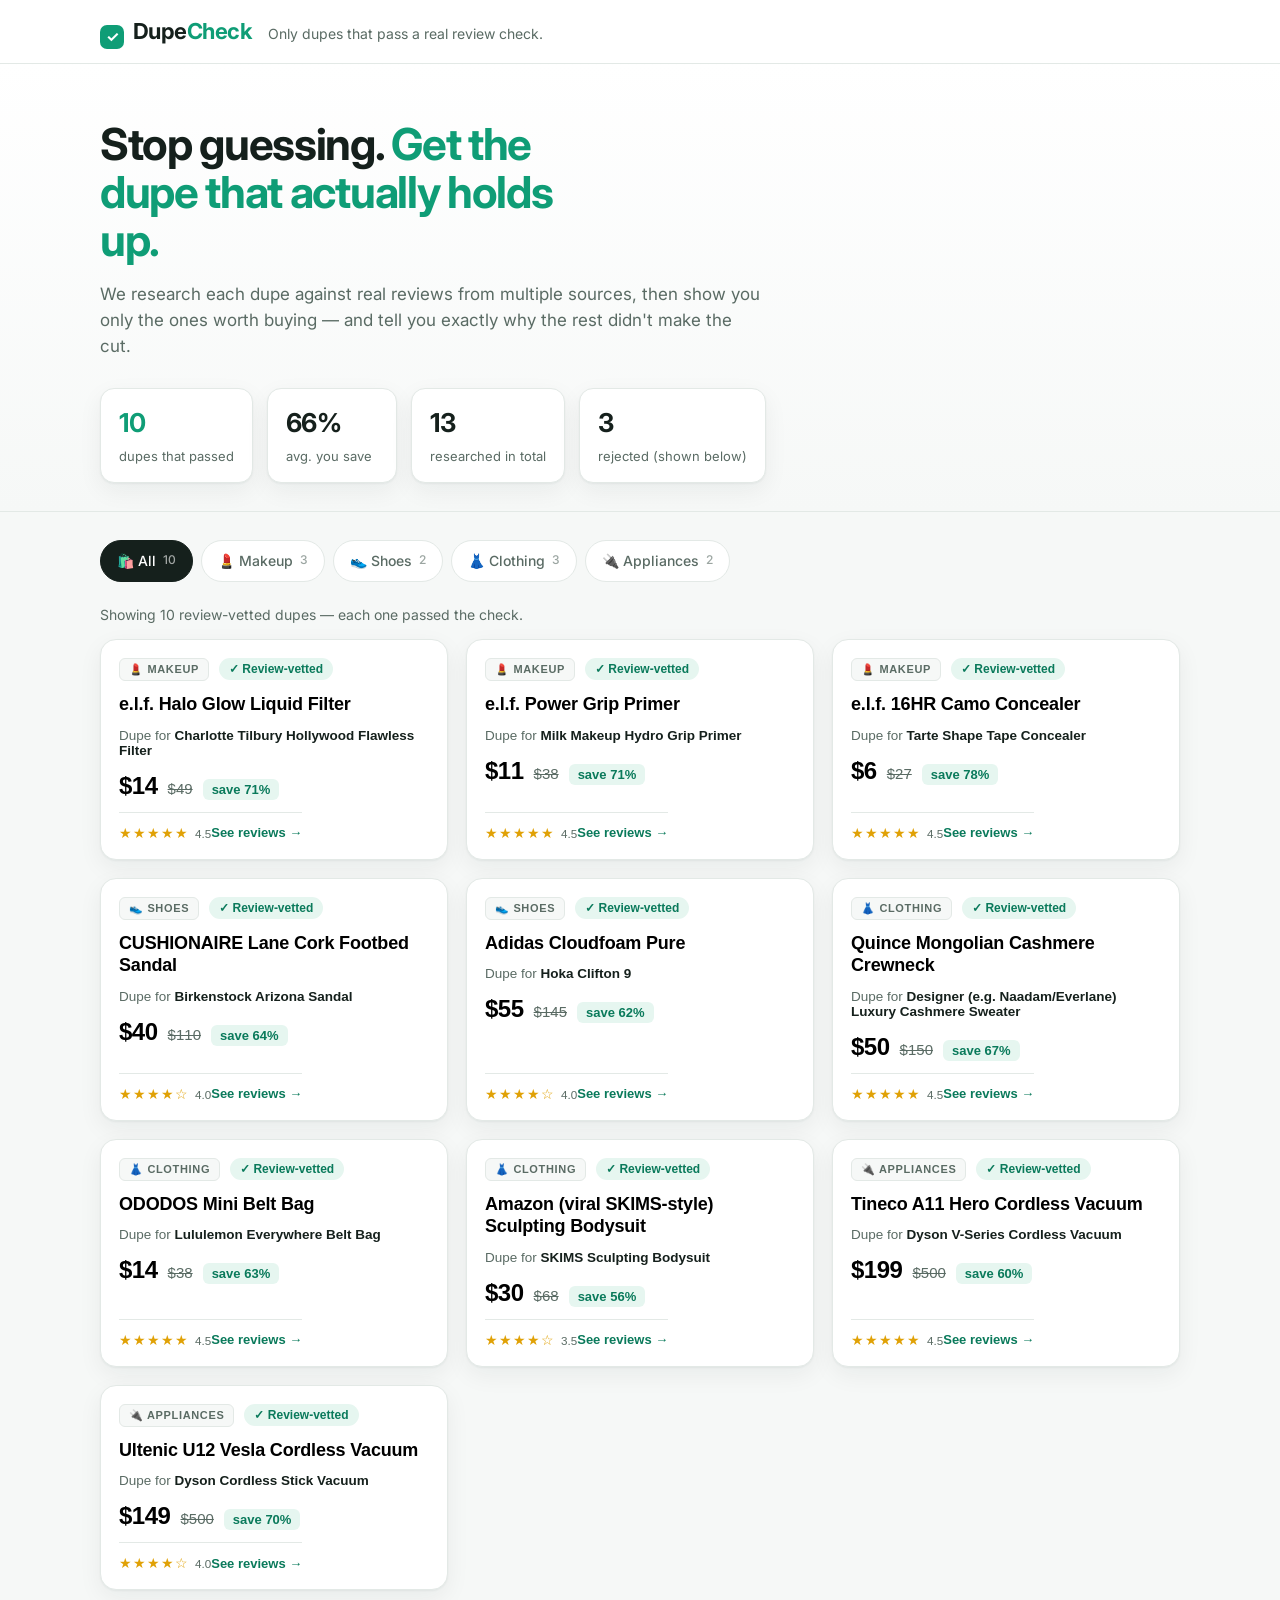
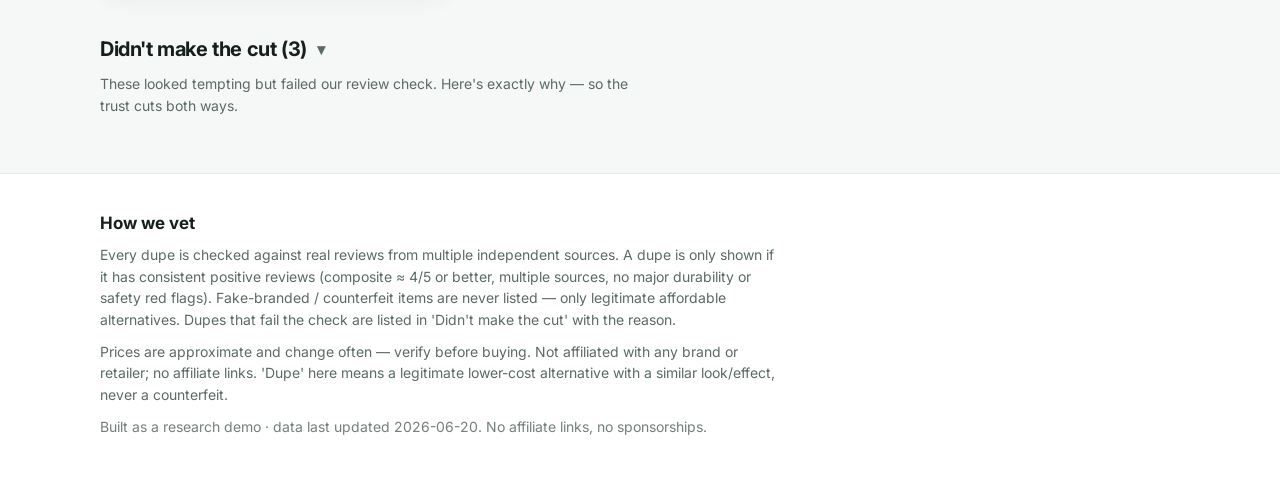
==== index.html @ 03a5f57c "DupeCheck: review-vetted dupe finder (static site) Static HTML/CSS/JS site listing affordable dupes " ====
<!DOCTYPE html>
<html lang="en">
<head>
  <meta charset="UTF-8" />
  <meta name="viewport" content="width=device-width, initial-scale=1.0" />
  <title>DupeCheck — only review-vetted dupes</title>
  <meta name="description" content="Affordable dupes for makeup, shoes, clothing and appliances — every one checked against real reviews. We hide the ones that don't pass." />
  <link rel="preconnect" href="https://fonts.googleapis.com" />
  <link href="https://fonts.googleapis.com/css2?family=Inter:wght@400;500;600;700&display=swap" rel="stylesheet" />
  <link rel="stylesheet" href="style.css" />
</head>
<body>
  <header class="site-header">
    <div class="wrap header-inner">
      <a class="logo" href="#"><span class="logo-mark">✓</span> Dupe<span class="logo-accent">Check</span></a>
      <p class="tagline">Only dupes that pass a real review check.</p>
    </div>
  </header>

  <section class="hero">
    <div class="wrap">
      <h1>Stop guessing. <span>Get the dupe that actually holds up.</span></h1>
      <p class="hero-sub">We research each dupe against real reviews from multiple sources, then show you only the ones worth buying — and tell you exactly why the rest didn't make the cut.</p>
      <div class="stats" id="stats"><!-- filled by JS --></div>
    </div>
  </section>

  <main class="wrap">
    <nav class="filters" id="filters" aria-label="Categories"></nav>

    <p class="results-note" id="resultsNote"></p>
    <div class="grid" id="grid"></div>

    <section class="rejects">
      <button class="rejects-toggle" id="rejectsToggle" aria-expanded="false">
        <span id="rejectsLabel">Didn't make the cut</span>
        <span class="chev">▾</span>
      </button>
      <p class="rejects-intro">These looked tempting but failed our review check. Here's exactly why — so the trust cuts both ways.</p>
      <div class="grid rejects-grid" id="rejectsGrid" hidden></div>
    </section>
  </main>

  <!-- Detail modal -->
  <div class="modal-backdrop" id="modal" hidden>
    <div class="modal" role="dialog" aria-modal="true" aria-labelledby="modalTitle">
      <button class="modal-close" id="modalClose" aria-label="Close">×</button>
      <div id="modalBody"></div>
    </div>
  </div>

  <footer class="site-footer">
    <div class="wrap">
      <h3>How we vet</h3>
      <p id="methodology"></p>
      <p class="disclaimer" id="disclaimer"></p>
      <p class="built">Built as a research demo · data last updated <span id="updated"></span>. No affiliate links, no sponsorships.</p>
    </div>
  </footer>

  <script src="app.js"></script>
</body>
</html>
---- style.css ----
:root {
  --bg: #f6f8f7;
  --surface: #ffffff;
  --ink: #15201c;
  --ink-soft: #5a6b64;
  --line: #e3e9e6;
  --accent: #0f9d76;       /* trust/savings green */
  --accent-dark: #0a7a5b;
  --accent-soft: #e6f6f0;
  --warn: #c2410c;
  --warn-soft: #fdf0e8;
  --gold: #e0a106;
  --radius: 16px;
  --shadow: 0 1px 2px rgba(20,40,30,.05), 0 8px 24px rgba(20,40,30,.06);
  --shadow-hover: 0 4px 10px rgba(20,40,30,.08), 0 16px 40px rgba(20,40,30,.12);
}
* { box-sizing: border-box; margin: 0; padding: 0; }
[hidden] { display: none !important; }   /* author display rules must not override the hidden attribute */
html { scroll-behavior: smooth; }
body {
  font-family: "Inter", -apple-system, BlinkMacSystemFont, "Segoe UI", sans-serif;
  background: var(--bg); color: var(--ink);
  line-height: 1.55; -webkit-font-smoothing: antialiased;
}
.wrap { max-width: 1120px; margin: 0 auto; padding: 0 20px; }
a { color: inherit; }

/* Header */
.site-header { background: var(--surface); border-bottom: 1px solid var(--line); position: sticky; top: 0; z-index: 20; }
.header-inner { display: flex; align-items: baseline; gap: 16px; padding: 14px 20px; flex-wrap: wrap; }
.logo { font-size: 22px; font-weight: 700; text-decoration: none; letter-spacing: -.02em; }
.logo-mark { display: inline-grid; place-items: center; width: 24px; height: 24px; background: var(--accent); color: #fff; border-radius: 7px; font-size: 15px; vertical-align: -3px; margin-right: 4px; }
.logo-accent { color: var(--accent); }
.tagline { color: var(--ink-soft); font-size: 14px; }

/* Hero */
.hero { background: linear-gradient(180deg, #ffffff, var(--bg)); padding: 56px 0 28px; border-bottom: 1px solid var(--line); }
.hero h1 { font-size: clamp(28px, 5vw, 44px); font-weight: 700; letter-spacing: -.03em; line-height: 1.1; max-width: 16ch; }
.hero h1 span { color: var(--accent); }
.hero-sub { margin-top: 16px; max-width: 60ch; color: var(--ink-soft); font-size: 17px; }
.stats { display: flex; gap: 14px; flex-wrap: wrap; margin-top: 28px; }
.stat { background: var(--surface); border: 1px solid var(--line); border-radius: 14px; padding: 14px 18px; min-width: 130px; box-shadow: var(--shadow); }
.stat b { display: block; font-size: 26px; font-weight: 700; letter-spacing: -.02em; }
.stat span { font-size: 13px; color: var(--ink-soft); }
.stat.accent b { color: var(--accent); }

/* Filters */
.filters { display: flex; gap: 8px; flex-wrap: wrap; padding: 28px 0 4px; position: sticky; top: 56px; background: var(--bg); z-index: 10; }
.filter-btn {
  border: 1px solid var(--line); background: var(--surface); color: var(--ink-soft);
  padding: 9px 16px; border-radius: 999px; font: inherit; font-size: 14px; font-weight: 500;
  cursor: pointer; transition: .15s; display: inline-flex; align-items: center; gap: 7px;
}
.filter-btn:hover { border-color: var(--accent); color: var(--ink); }
.filter-btn.active { background: var(--ink); color: #fff; border-color: var(--ink); }
.filter-btn .count { font-size: 12px; opacity: .6; }

.results-note { color: var(--ink-soft); font-size: 14px; margin: 18px 0 14px; }

/* Grid + cards */
.grid { display: grid; grid-template-columns: repeat(auto-fill, minmax(290px, 1fr)); gap: 18px; }
.card {
  background: var(--surface); border: 1px solid var(--line); border-radius: var(--radius);
  padding: 18px; cursor: pointer; transition: .18s; box-shadow: var(--shadow);
  display: flex; flex-direction: column; gap: 12px; text-align: left;
}
.card:hover { transform: translateY(-3px); box-shadow: var(--shadow-hover); border-color: #cfe7df; }
.card-top { display: flex; justify-content: space-between; align-items: flex-start; gap: 10px; }
.cat-tag { font-size: 11px; font-weight: 600; text-transform: uppercase; letter-spacing: .06em; color: var(--ink-soft); background: var(--bg); border: 1px solid var(--line); padding: 4px 9px; border-radius: 6px; }
.badge { font-size: 12px; font-weight: 600; padding: 4px 10px; border-radius: 999px; white-space: nowrap; }
.badge.pass { background: var(--accent-soft); color: var(--accent-dark); }
.badge.reject { background: var(--warn-soft); color: var(--warn); }
.card h3 { font-size: 18px; font-weight: 600; letter-spacing: -.01em; line-height: 1.25; }
.dupe-for { font-size: 13.5px; color: var(--ink-soft); }
.dupe-for b { color: var(--ink); font-weight: 600; }
.price-row { display: flex; align-items: baseline; gap: 10px; margin-top: 2px; }
.price-dupe { font-size: 24px; font-weight: 700; letter-spacing: -.02em; }
.price-orig { font-size: 15px; color: var(--ink-soft); text-decoration: line-through; }
.save { margin-left: auto; font-size: 13px; font-weight: 600; color: var(--accent-dark); background: var(--accent-soft); padding: 3px 9px; border-radius: 6px; }
.card-foot { display: flex; align-items: center; justify-content: space-between; border-top: 1px solid var(--line); padding-top: 12px; margin-top: auto; }
.stars { color: var(--gold); font-size: 14px; letter-spacing: 1px; }
.stars small { color: var(--ink-soft); margin-left: 6px; letter-spacing: 0; }
.see { font-size: 13px; font-weight: 600; color: var(--accent-dark); }

/* Rejects */
.rejects { margin: 44px 0 10px; }
.rejects-toggle { display: flex; align-items: center; gap: 10px; background: none; border: none; font: inherit; font-size: 20px; font-weight: 700; letter-spacing: -.02em; cursor: pointer; color: var(--ink); padding: 0; }
.rejects-toggle .chev { transition: .2s; color: var(--ink-soft); font-size: 16px; }
.rejects-toggle[aria-expanded="true"] .chev { transform: rotate(180deg); }
.rejects-intro { color: var(--ink-soft); font-size: 14px; margin: 8px 0 18px; max-width: 60ch; }
.rejects-grid .card { opacity: .96; }
.rejects-grid .card:hover { border-color: #f0d3c2; }

/* Modal */
.modal-backdrop { position: fixed; inset: 0; background: rgba(15,25,20,.5); backdrop-filter: blur(3px); display: grid; place-items: center; padding: 18px; z-index: 50; }
.modal { background: var(--surface); border-radius: 20px; max-width: 620px; width: 100%; max-height: 88vh; overflow-y: auto; padding: 28px; position: relative; box-shadow: 0 30px 80px rgba(0,0,0,.3); }
.modal-close { position: absolute; top: 16px; right: 18px; background: var(--bg); border: 1px solid var(--line); width: 34px; height: 34px; border-radius: 50%; font-size: 20px; cursor: pointer; color: var(--ink-soft); line-height: 1; }
.modal-close:hover { color: var(--ink); }
.m-head { display: flex; gap: 10px; align-items: center; flex-wrap: wrap; margin-bottom: 4px; }
.modal h2 { font-size: 24px; font-weight: 700; letter-spacing: -.02em; margin: 6px 0; padding-right: 30px; }
.m-compare { display: grid; grid-template-columns: 1fr auto 1fr; gap: 12px; align-items: center; background: var(--bg); border: 1px solid var(--line); border-radius: 14px; padding: 16px; margin: 16px 0; }
.m-compare .col small { font-size: 11px; text-transform: uppercase; letter-spacing: .06em; color: var(--ink-soft); font-weight: 600; }
.m-compare .col .name { font-weight: 600; font-size: 14px; margin: 3px 0; }
.m-compare .col .p { font-size: 22px; font-weight: 700; }
.m-compare .vs { color: var(--ink-soft); font-weight: 600; font-size: 13px; }
.m-compare .col.dupe .p { color: var(--accent-dark); }
.m-save { text-align: center; font-weight: 600; color: var(--accent-dark); margin-bottom: 14px; }
.m-summary { font-size: 16px; margin-bottom: 14px; }
.m-caveat { background: var(--warn-soft); border-left: 3px solid var(--warn); border-radius: 8px; padding: 10px 14px; font-size: 14px; margin-bottom: 18px; }
.m-caveat b { color: var(--warn); }
.m-reasons { list-style: none; margin: 0 0 18px; display: flex; flex-direction: column; gap: 6px; }
.m-reasons li { font-size: 14px; padding-left: 22px; position: relative; }
.m-reasons li::before { content: "✕"; position: absolute; left: 0; color: var(--warn); font-weight: 700; }
.m-reviews h4 { font-size: 13px; text-transform: uppercase; letter-spacing: .06em; color: var(--ink-soft); margin-bottom: 10px; }
.review { border: 1px solid var(--line); border-radius: 12px; padding: 13px 15px; margin-bottom: 10px; }
.review .src { display: flex; justify-content: space-between; align-items: center; margin-bottom: 5px; }
.review .src a { font-weight: 600; font-size: 13px; color: var(--accent-dark); text-decoration: none; }
.review .src a:hover { text-decoration: underline; }
.review .src .ext { font-size: 12px; color: var(--ink-soft); }
.review p { font-size: 14px; color: var(--ink); }
.m-buy { font-size: 13px; color: var(--ink-soft); margin-top: 12px; border-top: 1px solid var(--line); padding-top: 12px; }

/* Footer */
.site-footer { background: var(--surface); border-top: 1px solid var(--line); margin-top: 56px; padding: 36px 0 48px; }
.site-footer h3 { font-size: 17px; margin-bottom: 8px; }
.site-footer p { color: var(--ink-soft); font-size: 14px; max-width: 75ch; margin-bottom: 10px; }
.disclaimer { font-size: 13px; }
.built { font-size: 12.5px; color: var(--ink-soft); opacity: .85; }

@media (max-width: 600px) {
  .hero { padding: 36px 0 22px; }
  .grid { grid-template-columns: 1fr; }
  .filters { top: 54px; }
  .m-compare { grid-template-columns: 1fr; text-align: center; }
}
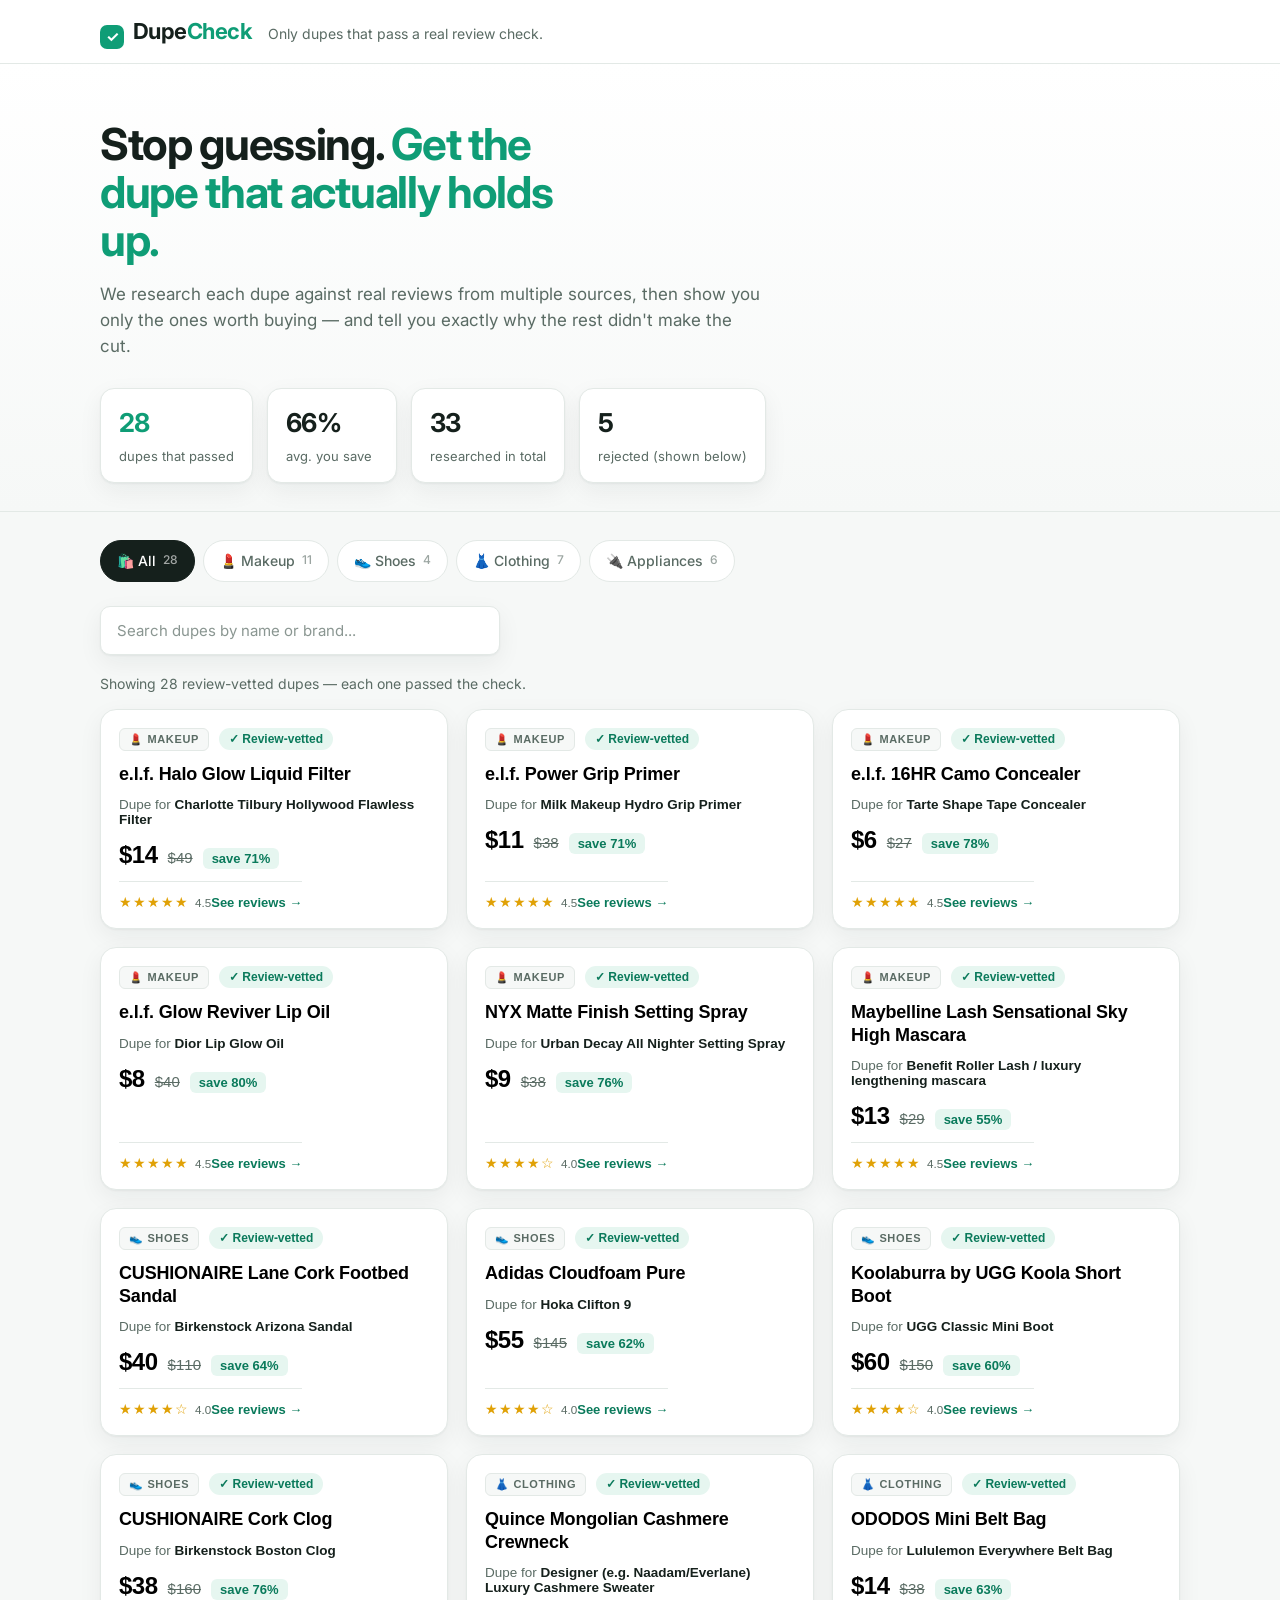
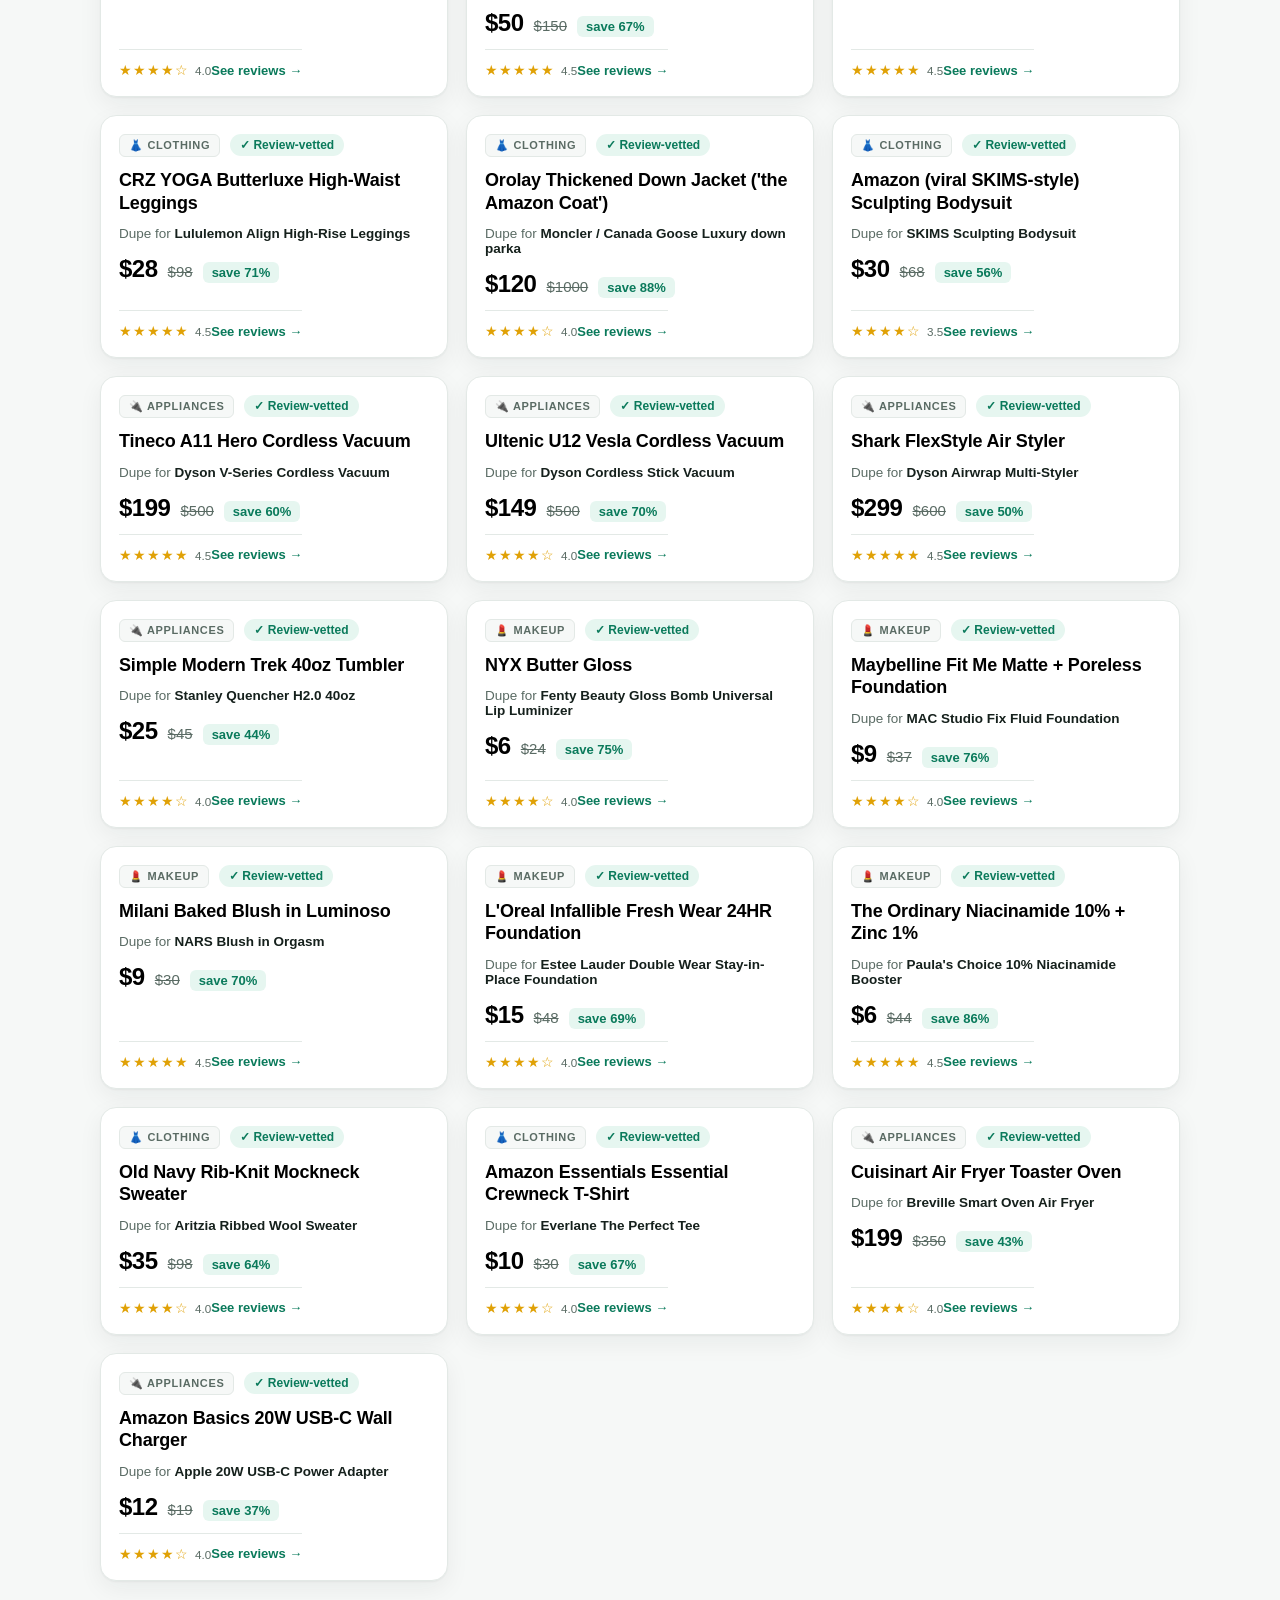
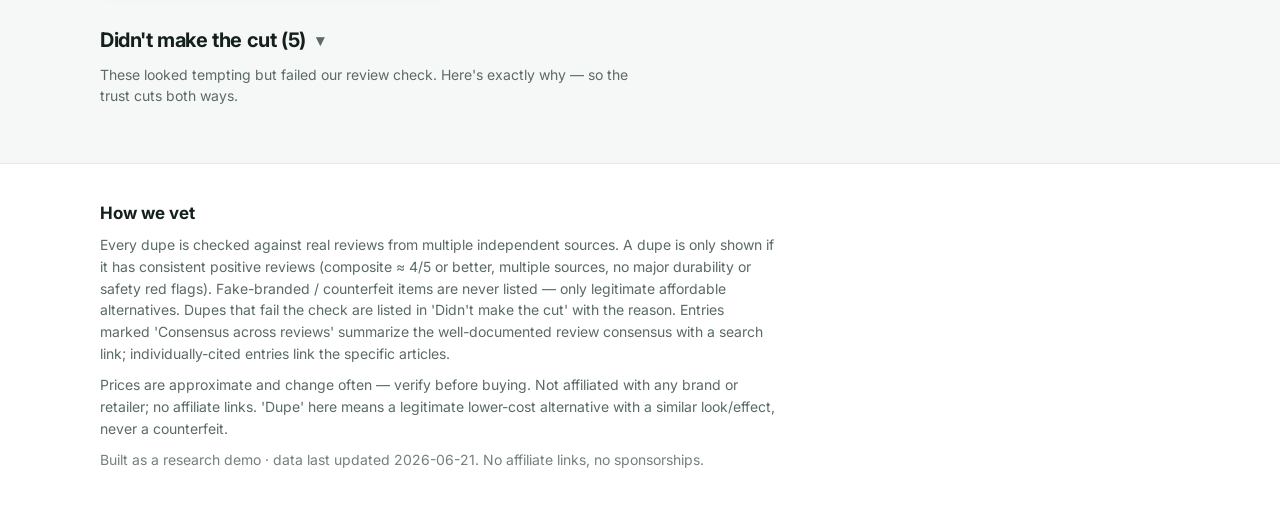
==== commit caadf4f6: "Polish + expand: 33 dupes, search, animations, share tags POLISH (forge, reviewed): favicon, Open Gr" ====
--- a/index.html
+++ b/index.html
@@ -5,9 +5,19 @@
   <meta name="viewport" content="width=device-width, initial-scale=1.0" />
   <title>DupeCheck — only review-vetted dupes</title>
   <meta name="description" content="Affordable dupes for makeup, shoes, clothing and appliances — every one checked against real reviews. We hide the ones that don't pass." />
+  <link rel="icon" href="data:image/svg+xml,<svg xmlns='http://www.w3.org/2000/svg' viewBox='0 0 24 24'><path fill='%230f9d76' d='M9 16.17L4.83 12l-1.42 1.41L9 19 21 7l-1.41-1.41z'/></svg>" type="image/svg+xml" />
+  <!-- Open Graph -->
+  <meta property="og:title" content="DupeCheck — only review-vetted dupes" />
+  <meta property="og:description" content="Affordable dupes for makeup, shoes, clothing and appliances — every one checked against real reviews. We hide the ones that don't pass." />
+  <meta property="og:type" content="website" />
+  <meta property="og:url" content="https://dupecheck.example.com" />
+  <!-- Twitter Card -->
+  <meta name="twitter:card" content="summary" />
+  <meta name="twitter:title" content="DupeCheck — only review-vetted dupes" />
+  <meta name="twitter:description" content="Affordable dupes for makeup, shoes, clothing and appliances — every one checked against real reviews. We hide the ones that don't pass." />
   <link rel="preconnect" href="https://fonts.googleapis.com" />
   <link href="https://fonts.googleapis.com/css2?family=Inter:wght@400;500;600;700&display=swap" rel="stylesheet" />
-  <link rel="stylesheet" href="style.css" />
+  <link rel="stylesheet" href="style.css?v=2" />
 </head>
 <body>
   <header class="site-header">
@@ -27,6 +37,10 @@
 
   <main class="wrap">
     <nav class="filters" id="filters" aria-label="Categories"></nav>
+
+    <div class="search-wrap">
+      <input type="text" id="searchInput" placeholder="Search dupes by name or brand..." class="search-input" />
+    </div>
 
     <p class="results-note" id="resultsNote"></p>
     <div class="grid" id="grid"></div>
@@ -58,6 +72,6 @@
     </div>
   </footer>
 
-  <script src="app.js"></script>
+  <script src="app.js?v=2"></script>
 </body>
 </html>
--- a/style.css
+++ b/style.css
@@ -57,13 +57,60 @@
 
 .results-note { color: var(--ink-soft); font-size: 14px; margin: 18px 0 14px; }
 
+/* Search */
+.search-wrap { margin: 20px 0 10px; }
+.search-input {
+  width: 100%; max-width: 400px;
+  padding: 12px 16px;
+  border: 1px solid var(--line);
+  border-radius: 10px;
+  font: inherit;
+  font-size: 15px;
+  background: var(--surface);
+  box-shadow: var(--shadow);
+}
+.search-input:focus {
+  outline: none;
+  border-color: var(--accent);
+  box-shadow: 0 0 0 3px rgba(15,157,118,.1);
+}
+.search-input::placeholder {
+  color: var(--ink-soft);
+  opacity: 0.7;
+}
+
 /* Grid + cards */
 .grid { display: grid; grid-template-columns: repeat(auto-fill, minmax(290px, 1fr)); gap: 18px; }
 .card {
   background: var(--surface); border: 1px solid var(--line); border-radius: var(--radius);
   padding: 18px; cursor: pointer; transition: .18s; box-shadow: var(--shadow);
   display: flex; flex-direction: column; gap: 12px; text-align: left;
+  animation: cardSlideIn 0.4s ease-out forwards;
+  opacity: 0;
+  transform: translateY(20px);
 }
+@keyframes cardSlideIn {
+  to {
+    opacity: 1;
+    transform: translateY(0);
+  }
+}
+.card:nth-child(1) { animation-delay: 0.05s; }
+.card:nth-child(2) { animation-delay: 0.1s; }
+.card:nth-child(3) { animation-delay: 0.15s; }
+.card:nth-child(4) { animation-delay: 0.2s; }
+.card:nth-child(5) { animation-delay: 0.25s; }
+.card:nth-child(6) { animation-delay: 0.3s; }
+.card:nth-child(7) { animation-delay: 0.35s; }
+.card:nth-child(8) { animation-delay: 0.4s; }
+.card:nth-child(9) { animation-delay: 0.45s; }
+.card:nth-child(10) { animation-delay: 0.5s; }
+.card:nth-child(11) { animation-delay: 0.55s; }
+.card:nth-child(12) { animation-delay: 0.6s; }
+.card:nth-child(13) { animation-delay: 0.65s; }
+.card:nth-child(14) { animation-delay: 0.7s; }
+.card:nth-child(15) { animation-delay: 0.75s; }
+.card:nth-child(n+16) { animation-delay: 0.8s; }
 .card:hover { transform: translateY(-3px); box-shadow: var(--shadow-hover); border-color: #cfe7df; }
 .card-top { display: flex; justify-content: space-between; align-items: flex-start; gap: 10px; }
 .cat-tag { font-size: 11px; font-weight: 600; text-transform: uppercase; letter-spacing: .06em; color: var(--ink-soft); background: var(--bg); border: 1px solid var(--line); padding: 4px 9px; border-radius: 6px; }
@@ -133,3 +180,16 @@
   .filters { top: 54px; }
   .m-compare { grid-template-columns: 1fr; text-align: center; }
 }
+
+@media (max-width: 375px) {
+  .header-inner { flex-direction: column; align-items: flex-start; gap: 8px; }
+  .logo { font-size: 20px; }
+  .hero h1 { font-size: 24px; }
+  .hero-sub { font-size: 15px; }
+  .stats { gap: 8px; }
+  .stat { min-width: auto; flex: 1; }
+  .search-input { font-size: 16px; } /* Prevent zoom on iOS */
+  .card { padding: 14px; }
+  .price-dupe { font-size: 22px; }
+  .modal { padding: 20px; }
+}
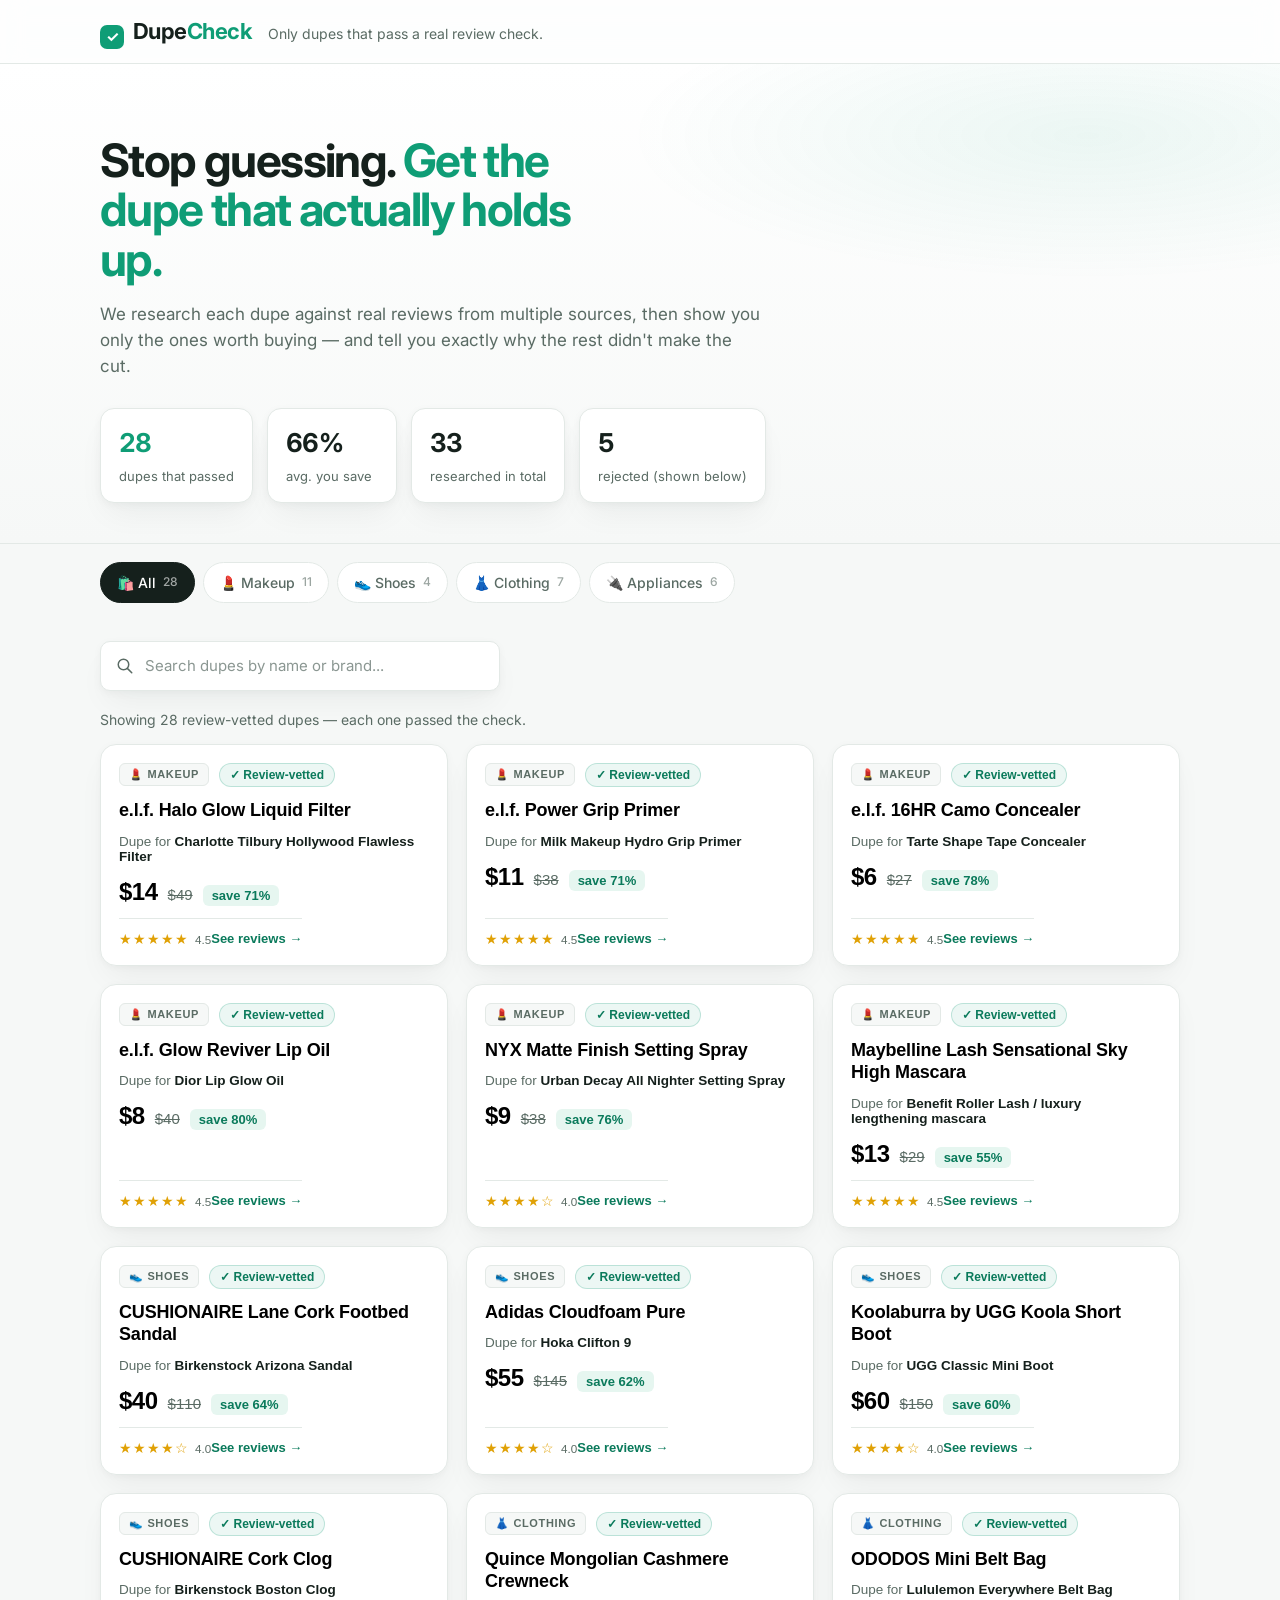
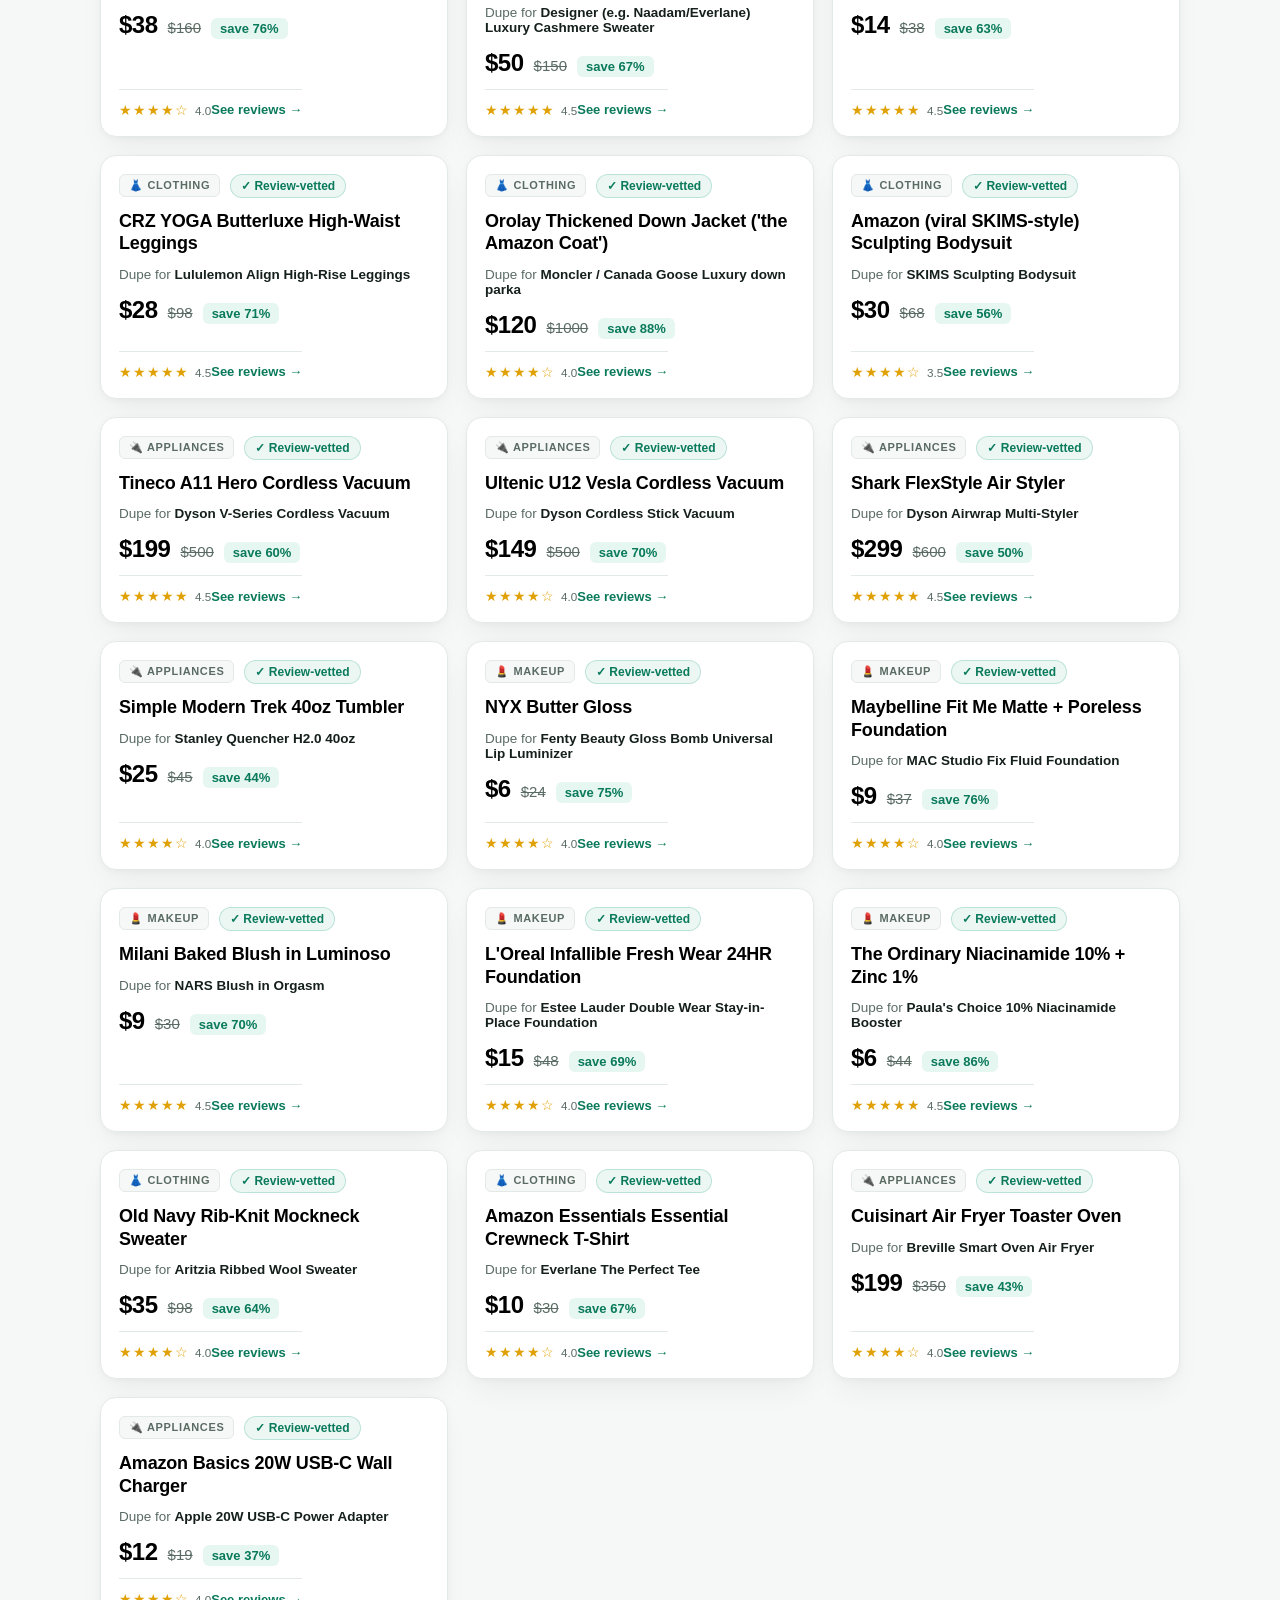
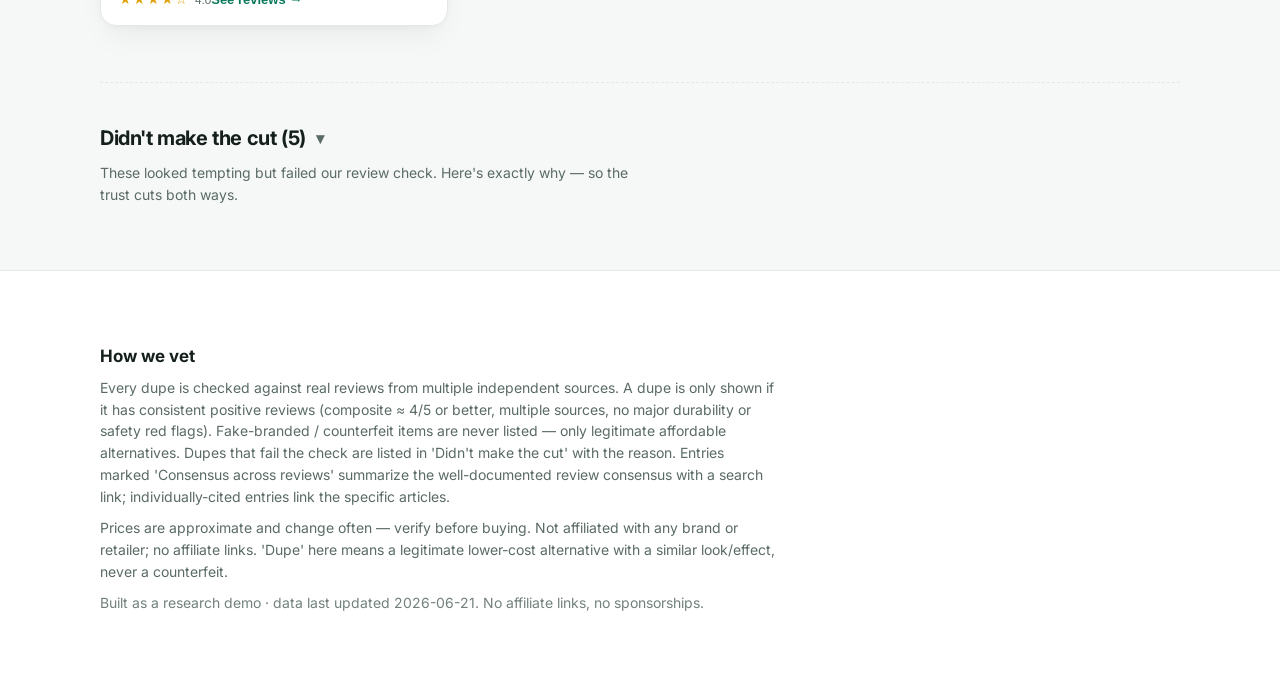
==== commit 01505432: "Polish UI: depth, glass header, dark mode, a11y, empty state Visual + UX refresh of the catalog, sta" ====
--- a/index.html
+++ b/index.html
@@ -17,7 +17,7 @@
   <meta name="twitter:description" content="Affordable dupes for makeup, shoes, clothing and appliances — every one checked against real reviews. We hide the ones that don't pass." />
   <link rel="preconnect" href="https://fonts.googleapis.com" />
   <link href="https://fonts.googleapis.com/css2?family=Inter:wght@400;500;600;700&display=swap" rel="stylesheet" />
-  <link rel="stylesheet" href="style.css?v=2" />
+  <link rel="stylesheet" href="style.css?v=3" />
 </head>
 <body>
   <header class="site-header">
@@ -72,6 +72,6 @@
     </div>
   </footer>
 
-  <script src="app.js?v=2"></script>
+  <script src="app.js?v=3"></script>
 </body>
 </html>
--- a/style.css
+++ b/style.css
@@ -11,8 +11,12 @@
   --warn-soft: #fdf0e8;
   --gold: #e0a106;
   --radius: 16px;
-  --shadow: 0 1px 2px rgba(20,40,30,.05), 0 8px 24px rgba(20,40,30,.06);
-  --shadow-hover: 0 4px 10px rgba(20,40,30,.08), 0 16px 40px rgba(20,40,30,.12);
+  --shadow: 0 2px 8px rgba(15,32,28,.04), 0 16px 32px -8px rgba(15,32,28,.06);
+  --shadow-hover: 0 4px 12px rgba(15,32,28,.06), 0 24px 48px -12px rgba(15,32,28,.12);
+  /* surface used for translucent sticky bars; overridden in dark mode */
+  --glass-header: rgba(255,255,255,.82);
+  --glass-filters: rgba(246,248,247,.85);
+  --reject-tint: #fffcfb;
 }
 * { box-sizing: border-box; margin: 0; padding: 0; }
 [hidden] { display: none !important; }   /* author display rules must not override the hidden attribute */
@@ -26,7 +30,7 @@
 a { color: inherit; }
 
 /* Header */
-.site-header { background: var(--surface); border-bottom: 1px solid var(--line); position: sticky; top: 0; z-index: 20; }
+.site-header { background: var(--glass-header); -webkit-backdrop-filter: blur(12px) saturate(140%); backdrop-filter: blur(12px) saturate(140%); border-bottom: 1px solid var(--line); position: sticky; top: 0; z-index: 20; }
 .header-inner { display: flex; align-items: baseline; gap: 16px; padding: 14px 20px; flex-wrap: wrap; }
 .logo { font-size: 22px; font-weight: 700; text-decoration: none; letter-spacing: -.02em; }
 .logo-mark { display: inline-grid; place-items: center; width: 24px; height: 24px; background: var(--accent); color: #fff; border-radius: 7px; font-size: 15px; vertical-align: -3px; margin-right: 4px; }
@@ -34,23 +38,24 @@
 .tagline { color: var(--ink-soft); font-size: 14px; }
 
 /* Hero */
-.hero { background: linear-gradient(180deg, #ffffff, var(--bg)); padding: 56px 0 28px; border-bottom: 1px solid var(--line); }
-.hero h1 { font-size: clamp(28px, 5vw, 44px); font-weight: 700; letter-spacing: -.03em; line-height: 1.1; max-width: 16ch; }
+.hero { background: radial-gradient(60% 50% at 85% 15%, rgba(15,157,118,.08), transparent 60%), linear-gradient(180deg, var(--surface), var(--bg)); padding: 72px 0 40px; border-bottom: 1px solid var(--line); }
+.hero h1 { font-size: clamp(30px, 5vw, 46px); font-weight: 700; letter-spacing: -.035em; line-height: 1.08; max-width: 16ch; }
 .hero h1 span { color: var(--accent); }
 .hero-sub { margin-top: 16px; max-width: 60ch; color: var(--ink-soft); font-size: 17px; }
 .stats { display: flex; gap: 14px; flex-wrap: wrap; margin-top: 28px; }
 .stat { background: var(--surface); border: 1px solid var(--line); border-radius: 14px; padding: 14px 18px; min-width: 130px; box-shadow: var(--shadow); }
-.stat b { display: block; font-size: 26px; font-weight: 700; letter-spacing: -.02em; }
+.stat b { display: block; font-size: 26px; font-weight: 700; letter-spacing: -.02em; font-variant-numeric: tabular-nums; }
 .stat span { font-size: 13px; color: var(--ink-soft); }
 .stat.accent b { color: var(--accent); }
 
 /* Filters */
-.filters { display: flex; gap: 8px; flex-wrap: wrap; padding: 28px 0 4px; position: sticky; top: 56px; background: var(--bg); z-index: 10; }
+.filters { display: flex; gap: 8px; flex-wrap: wrap; padding: 18px 0; position: sticky; top: 53px; background: var(--glass-filters); -webkit-backdrop-filter: blur(8px); backdrop-filter: blur(8px); z-index: 10; margin: 0 -20px; padding-left: 20px; padding-right: 20px; }
 .filter-btn {
   border: 1px solid var(--line); background: var(--surface); color: var(--ink-soft);
   padding: 9px 16px; border-radius: 999px; font: inherit; font-size: 14px; font-weight: 500;
-  cursor: pointer; transition: .15s; display: inline-flex; align-items: center; gap: 7px;
-}
+  cursor: pointer; transition: transform .1s ease, background .2s, color .2s, border-color .2s, box-shadow .2s; display: inline-flex; align-items: center; gap: 7px;
+}
+.filter-btn:active { transform: scale(.96); }
 .filter-btn:hover { border-color: var(--accent); color: var(--ink); }
 .filter-btn.active { background: var(--ink); color: #fff; border-color: var(--ink); }
 .filter-btn .count { font-size: 12px; opacity: .6; }
@@ -61,12 +66,17 @@
 .search-wrap { margin: 20px 0 10px; }
 .search-input {
   width: 100%; max-width: 400px;
-  padding: 12px 16px;
+  padding: 12px 16px 12px 44px;
   border: 1px solid var(--line);
   border-radius: 10px;
   font: inherit;
   font-size: 15px;
-  background: var(--surface);
+  color: var(--ink);
+  background-color: var(--surface);
+  background-image: url("data:image/svg+xml,%3Csvg xmlns='http://www.w3.org/2000/svg' fill='none' stroke='%235a6b64' stroke-width='2' viewBox='0 0 24 24'%3E%3Cpath stroke-linecap='round' stroke-linejoin='round' d='M21 21l-5.2-5.2M17 10a7 7 0 11-14 0 7 7 0 0114 0z'/%3E%3C/svg%3E");
+  background-repeat: no-repeat;
+  background-position: 15px center;
+  background-size: 18px;
   box-shadow: var(--shadow);
 }
 .search-input:focus {
@@ -114,15 +124,15 @@
 .card:hover { transform: translateY(-3px); box-shadow: var(--shadow-hover); border-color: #cfe7df; }
 .card-top { display: flex; justify-content: space-between; align-items: flex-start; gap: 10px; }
 .cat-tag { font-size: 11px; font-weight: 600; text-transform: uppercase; letter-spacing: .06em; color: var(--ink-soft); background: var(--bg); border: 1px solid var(--line); padding: 4px 9px; border-radius: 6px; }
-.badge { font-size: 12px; font-weight: 600; padding: 4px 10px; border-radius: 999px; white-space: nowrap; }
-.badge.pass { background: var(--accent-soft); color: var(--accent-dark); }
-.badge.reject { background: var(--warn-soft); color: var(--warn); }
+.badge { font-size: 12px; font-weight: 600; padding: 4px 10px; border-radius: 999px; white-space: nowrap; border: 1px solid transparent; }
+.badge.pass { background: rgba(15,157,118,.08); color: var(--accent-dark); border-color: rgba(15,157,118,.22); }
+.badge.reject { background: var(--warn-soft); color: var(--warn); border-color: rgba(194,65,12,.22); }
 .card h3 { font-size: 18px; font-weight: 600; letter-spacing: -.01em; line-height: 1.25; }
 .dupe-for { font-size: 13.5px; color: var(--ink-soft); }
 .dupe-for b { color: var(--ink); font-weight: 600; }
 .price-row { display: flex; align-items: baseline; gap: 10px; margin-top: 2px; }
-.price-dupe { font-size: 24px; font-weight: 700; letter-spacing: -.02em; }
-.price-orig { font-size: 15px; color: var(--ink-soft); text-decoration: line-through; }
+.price-dupe { font-size: 24px; font-weight: 700; letter-spacing: -.02em; font-variant-numeric: tabular-nums; }
+.price-orig { font-size: 15px; color: var(--ink-soft); text-decoration: line-through; font-variant-numeric: tabular-nums; }
 .save { margin-left: auto; font-size: 13px; font-weight: 600; color: var(--accent-dark); background: var(--accent-soft); padding: 3px 9px; border-radius: 6px; }
 .card-foot { display: flex; align-items: center; justify-content: space-between; border-top: 1px solid var(--line); padding-top: 12px; margin-top: auto; }
 .stars { color: var(--gold); font-size: 14px; letter-spacing: 1px; }
@@ -130,12 +140,12 @@
 .see { font-size: 13px; font-weight: 600; color: var(--accent-dark); }
 
 /* Rejects */
-.rejects { margin: 44px 0 10px; }
+.rejects { margin: 56px 0 10px; border-top: 1px dashed var(--line); padding-top: 40px; }
 .rejects-toggle { display: flex; align-items: center; gap: 10px; background: none; border: none; font: inherit; font-size: 20px; font-weight: 700; letter-spacing: -.02em; cursor: pointer; color: var(--ink); padding: 0; }
 .rejects-toggle .chev { transition: .2s; color: var(--ink-soft); font-size: 16px; }
 .rejects-toggle[aria-expanded="true"] .chev { transform: rotate(180deg); }
 .rejects-intro { color: var(--ink-soft); font-size: 14px; margin: 8px 0 18px; max-width: 60ch; }
-.rejects-grid .card { opacity: .96; }
+.rejects-grid .card { background: linear-gradient(180deg, var(--surface), var(--reject-tint)); border-color: rgba(194,65,12,.14); }
 .rejects-grid .card:hover { border-color: #f0d3c2; }
 
 /* Modal */
@@ -148,7 +158,7 @@
 .m-compare { display: grid; grid-template-columns: 1fr auto 1fr; gap: 12px; align-items: center; background: var(--bg); border: 1px solid var(--line); border-radius: 14px; padding: 16px; margin: 16px 0; }
 .m-compare .col small { font-size: 11px; text-transform: uppercase; letter-spacing: .06em; color: var(--ink-soft); font-weight: 600; }
 .m-compare .col .name { font-weight: 600; font-size: 14px; margin: 3px 0; }
-.m-compare .col .p { font-size: 22px; font-weight: 700; }
+.m-compare .col .p { font-size: 22px; font-weight: 700; font-variant-numeric: tabular-nums; }
 .m-compare .vs { color: var(--ink-soft); font-weight: 600; font-size: 13px; }
 .m-compare .col.dupe .p { color: var(--accent-dark); }
 .m-save { text-align: center; font-weight: 600; color: var(--accent-dark); margin-bottom: 14px; }
@@ -168,7 +178,7 @@
 .m-buy { font-size: 13px; color: var(--ink-soft); margin-top: 12px; border-top: 1px solid var(--line); padding-top: 12px; }
 
 /* Footer */
-.site-footer { background: var(--surface); border-top: 1px solid var(--line); margin-top: 56px; padding: 36px 0 48px; }
+.site-footer { background: var(--surface); border-top: 1px solid var(--line); margin-top: 64px; padding: 72px 0; }
 .site-footer h3 { font-size: 17px; margin-bottom: 8px; }
 .site-footer p { color: var(--ink-soft); font-size: 14px; max-width: 75ch; margin-bottom: 10px; }
 .disclaimer { font-size: 13px; }
@@ -193,3 +203,56 @@
   .price-dupe { font-size: 22px; }
   .modal { padding: 20px; }
 }
+
+/* Empty / no-results state */
+.empty-state { grid-column: 1 / -1; text-align: center; padding: 64px 20px; color: var(--ink-soft); }
+.empty-emoji { font-size: 40px; opacity: .55; margin-bottom: 12px; }
+.empty-state p { font-size: 15px; max-width: 40ch; margin: 0 auto; }
+
+/* Accessible focus rings */
+.card:focus-visible,
+.filter-btn:focus-visible,
+.search-input:focus-visible,
+.rejects-toggle:focus-visible,
+.modal-close:focus-visible,
+.review .src a:focus-visible {
+  outline: 2px solid var(--accent);
+  outline-offset: 3px;
+}
+.search-input:focus-visible { outline-offset: 2px; }
+
+/* Respect reduced-motion: the card entry animation hides cards by default,
+   so this also guarantees they stay visible when motion is disabled. */
+@media (prefers-reduced-motion: reduce) {
+  html { scroll-behavior: auto; }
+  .card { animation: none !important; opacity: 1 !important; transform: none !important; }
+  *, *::before, *::after { transition-duration: .01ms !important; }
+}
+
+/* Dark mode — tasteful, keeps the green trust accent */
+@media (prefers-color-scheme: dark) {
+  :root {
+    --bg: #0c1310;
+    --surface: #131c18;
+    --ink: #eef3f1;
+    --ink-soft: #9fb0a8;
+    --line: #243029;
+    --accent: #1fb98c;
+    --accent-dark: #4fd4ab;
+    --accent-soft: rgba(31,185,140,.14);
+    --warn: #f08a52;
+    --warn-soft: rgba(240,138,82,.12);
+    --gold: #e7b84b;
+    --shadow: 0 2px 8px rgba(0,0,0,.3), 0 16px 32px -8px rgba(0,0,0,.45);
+    --shadow-hover: 0 4px 12px rgba(0,0,0,.4), 0 24px 48px -12px rgba(0,0,0,.6);
+    --glass-header: rgba(14,22,18,.78);
+    --glass-filters: rgba(12,19,16,.8);
+    --reject-tint: #1b1714;
+  }
+  .hero { background: radial-gradient(60% 50% at 85% 15%, rgba(31,185,140,.1), transparent 60%), linear-gradient(180deg, var(--surface), var(--bg)); }
+  .badge.pass { background: rgba(31,185,140,.14); border-color: rgba(31,185,140,.3); }
+  .badge.reject { background: var(--warn-soft); border-color: rgba(240,138,82,.3); }
+  .search-input { background-image: url("data:image/svg+xml,%3Csvg xmlns='http://www.w3.org/2000/svg' fill='none' stroke='%239fb0a8' stroke-width='2' viewBox='0 0 24 24'%3E%3Cpath stroke-linecap='round' stroke-linejoin='round' d='M21 21l-5.2-5.2M17 10a7 7 0 11-14 0 7 7 0 0114 0z'/%3E%3C/svg%3E"); }
+  .card:hover { border-color: #2f5547; }
+  .modal-backdrop { background: rgba(0,0,0,.6); }
+}
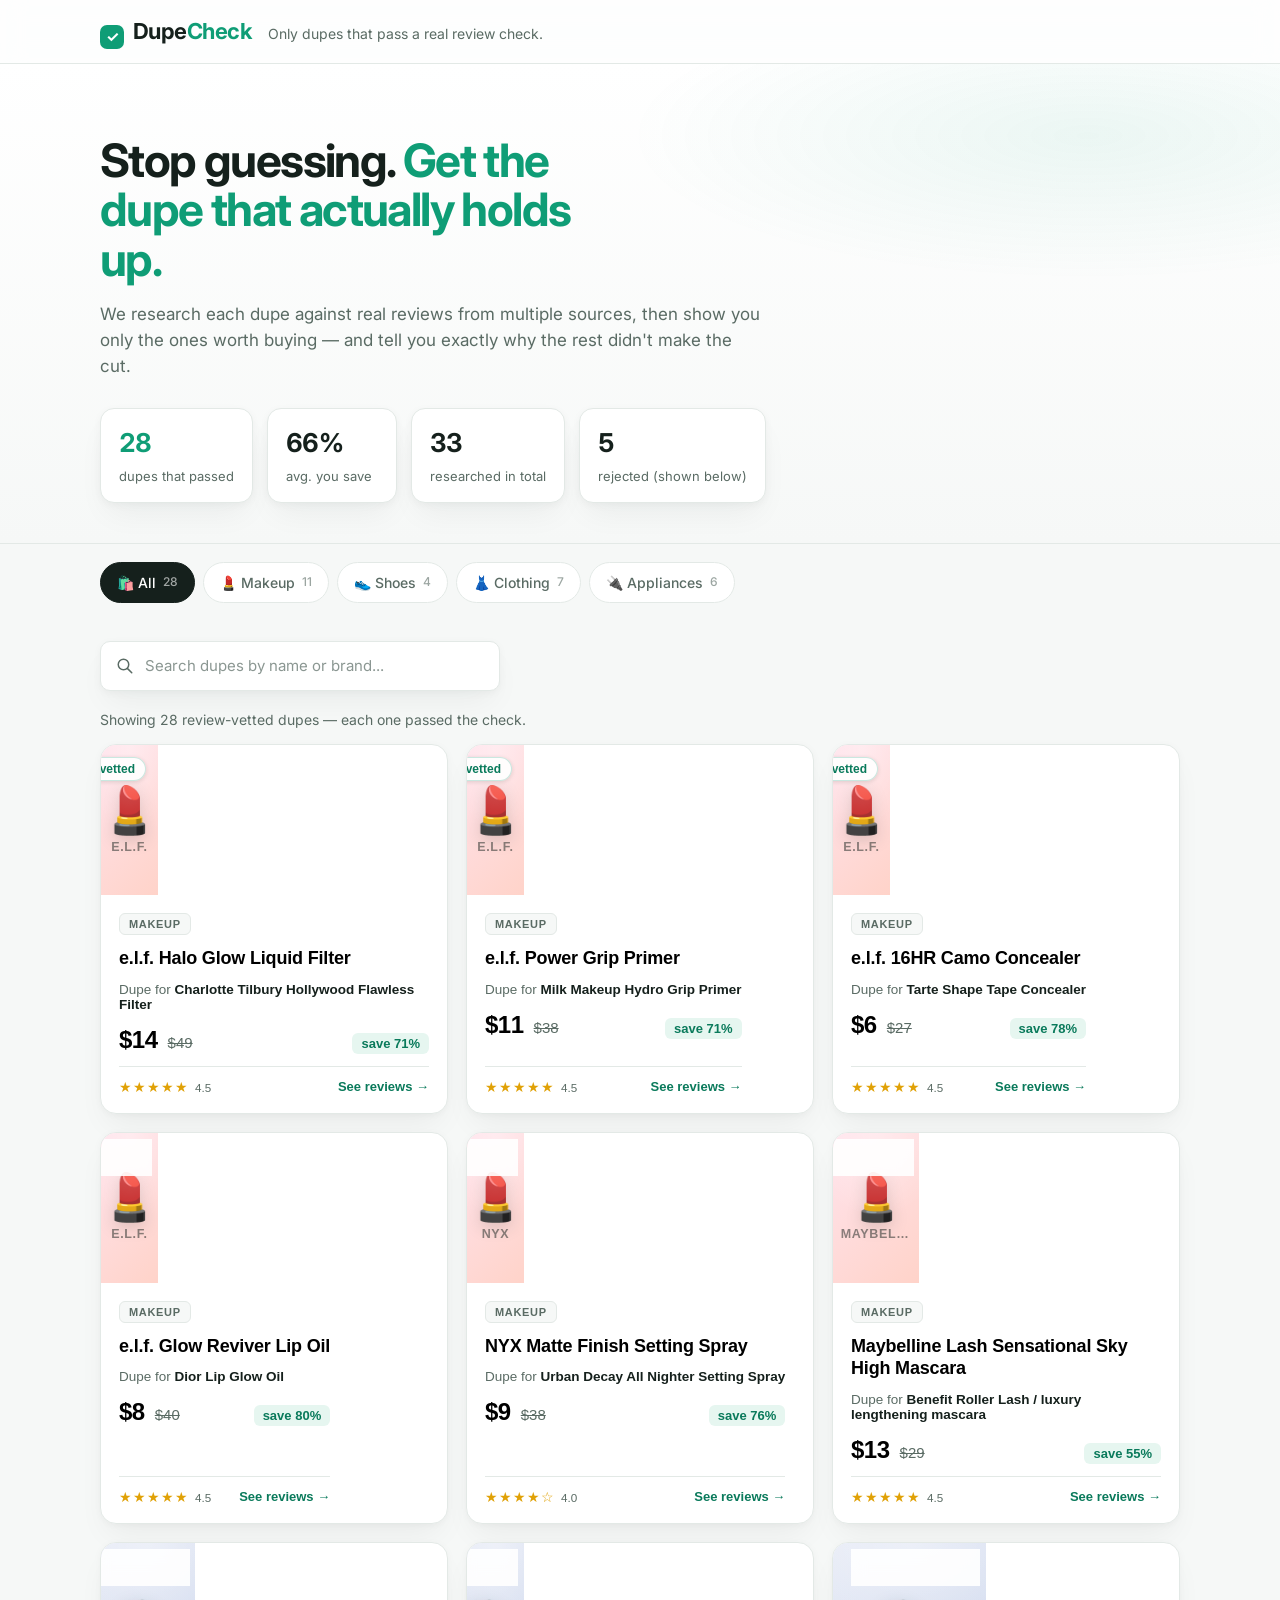
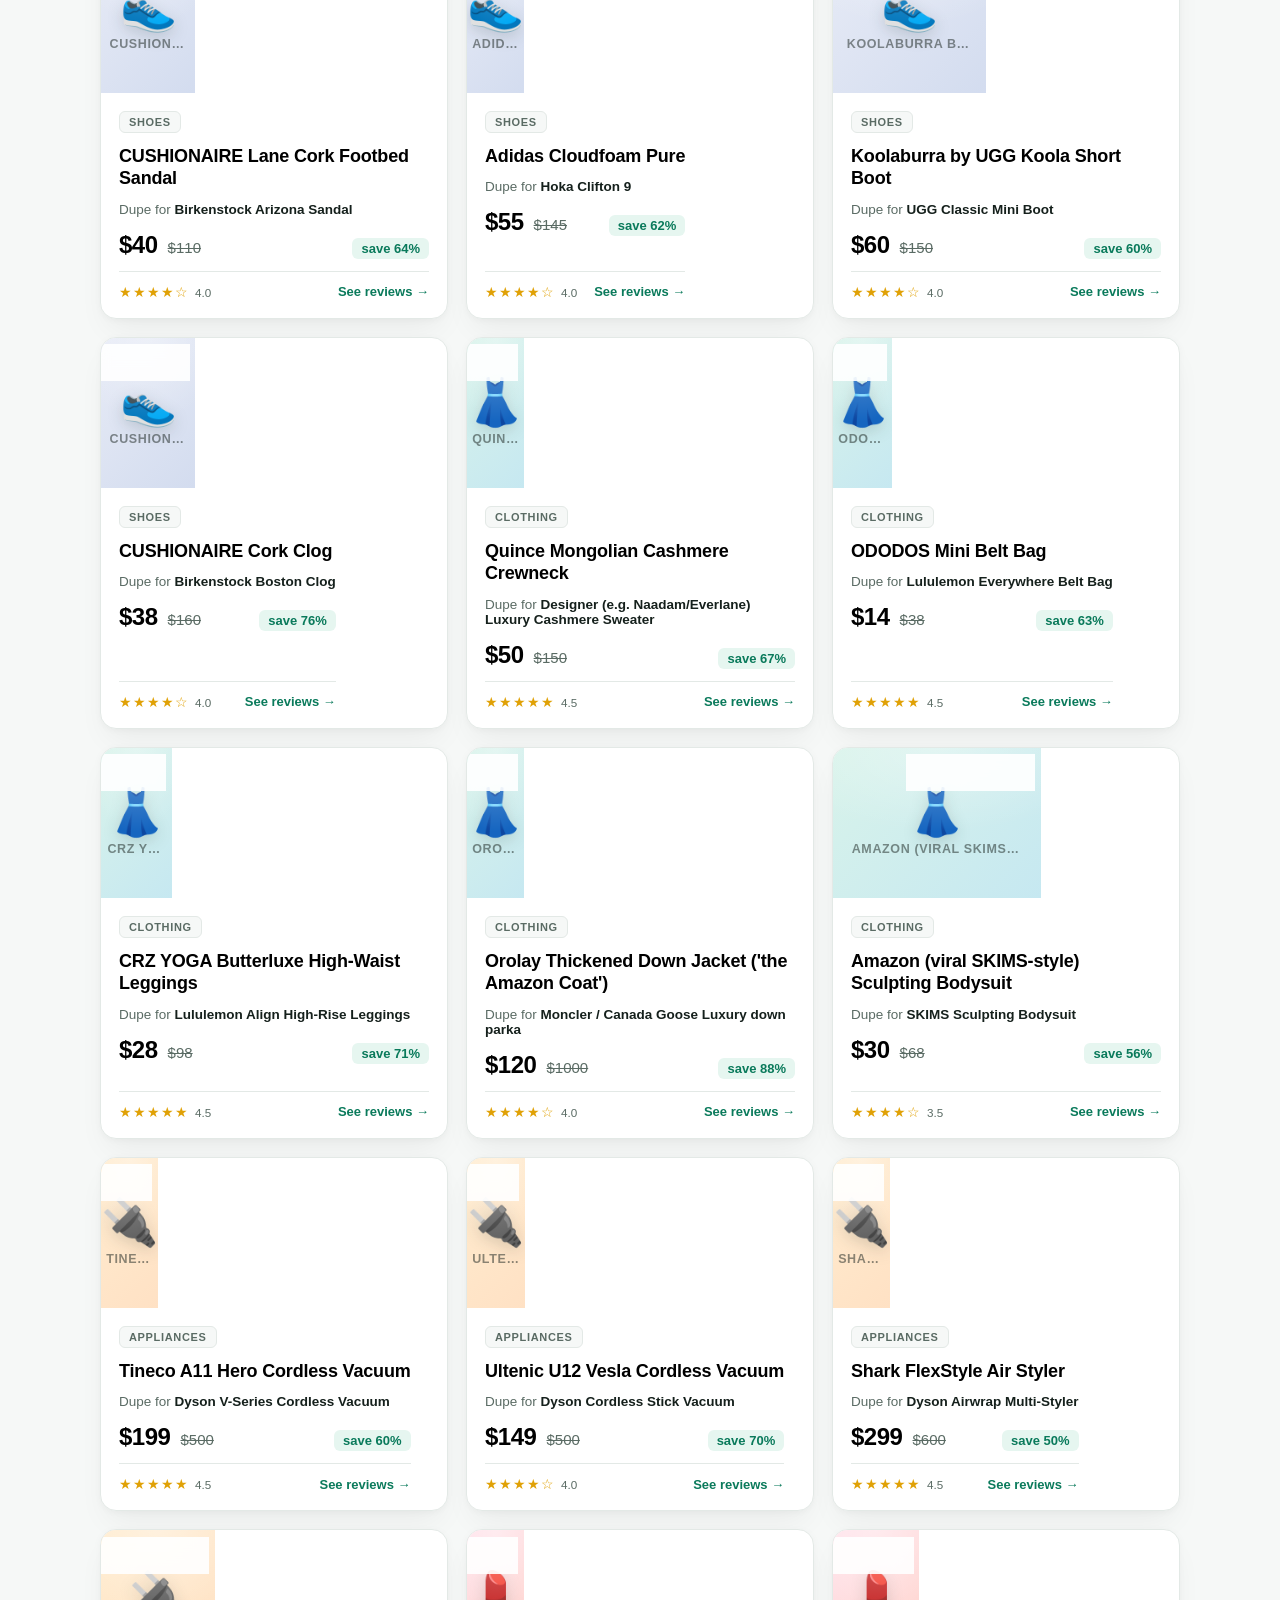
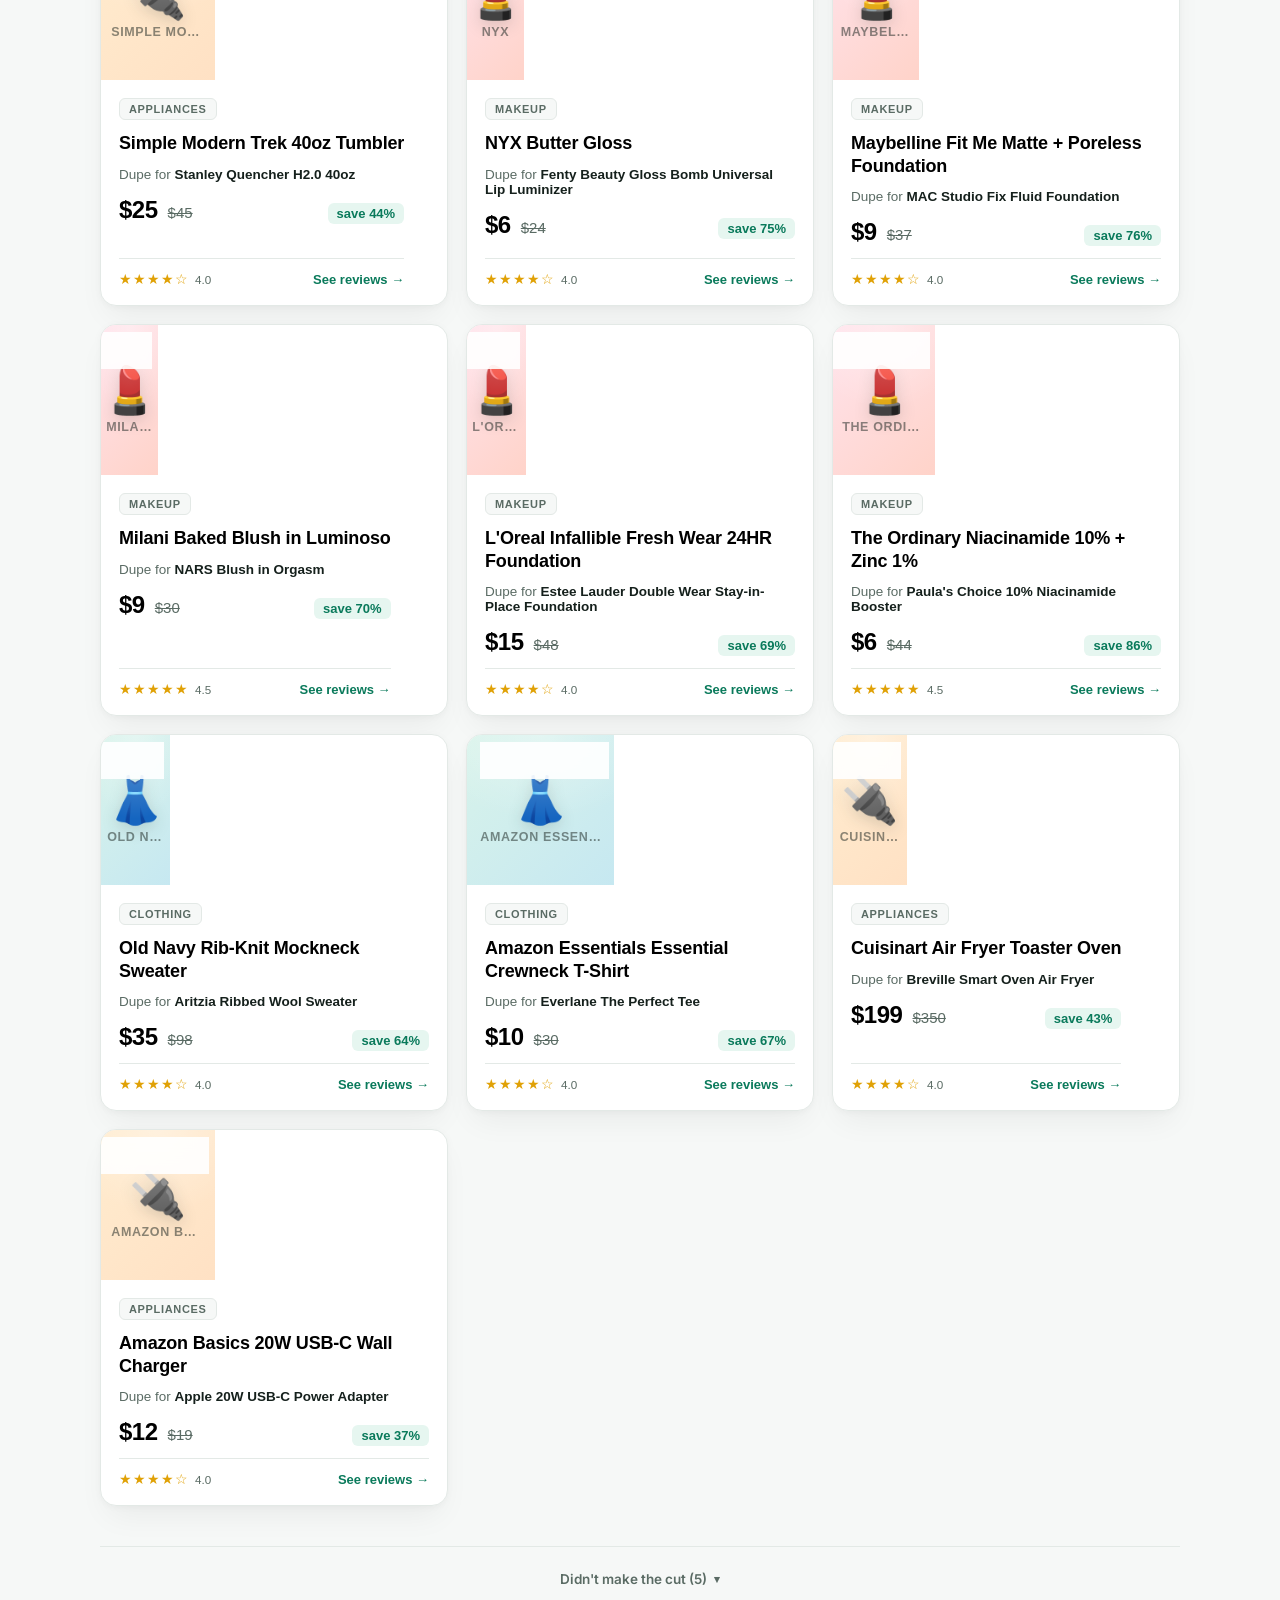
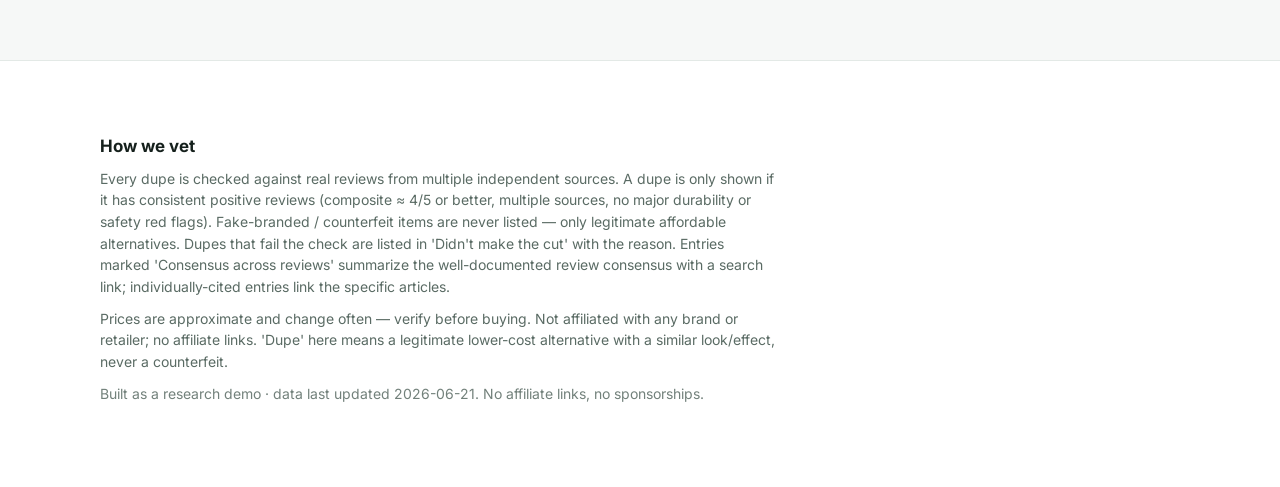
==== commit f0292a2b: "Add real product photos for dupes and originals - Render <img> in card thumbnails and modal compare " ====
--- a/index.html
+++ b/index.html
@@ -17,7 +17,7 @@
   <meta name="twitter:description" content="Affordable dupes for makeup, shoes, clothing and appliances — every one checked against real reviews. We hide the ones that don't pass." />
   <link rel="preconnect" href="https://fonts.googleapis.com" />
   <link href="https://fonts.googleapis.com/css2?family=Inter:wght@400;500;600;700&display=swap" rel="stylesheet" />
-  <link rel="stylesheet" href="style.css?v=3" />
+  <link rel="stylesheet" href="style.css?v=7" />
 </head>
 <body>
   <header class="site-header">
@@ -72,6 +72,6 @@
     </div>
   </footer>
 
-  <script src="app.js?v=3"></script>
+  <script src="app.js?v=7"></script>
 </body>
 </html>
--- a/style.css
+++ b/style.css
@@ -93,8 +93,8 @@
 .grid { display: grid; grid-template-columns: repeat(auto-fill, minmax(290px, 1fr)); gap: 18px; }
 .card {
   background: var(--surface); border: 1px solid var(--line); border-radius: var(--radius);
-  padding: 18px; cursor: pointer; transition: .18s; box-shadow: var(--shadow);
-  display: flex; flex-direction: column; gap: 12px; text-align: left;
+  padding: 0; cursor: pointer; transition: .18s; box-shadow: var(--shadow);
+  display: flex; flex-direction: column; gap: 0; text-align: left; overflow: hidden;
   animation: cardSlideIn 0.4s ease-out forwards;
   opacity: 0;
   transform: translateY(20px);
@@ -122,11 +122,26 @@
 .card:nth-child(15) { animation-delay: 0.75s; }
 .card:nth-child(n+16) { animation-delay: 0.8s; }
 .card:hover { transform: translateY(-3px); box-shadow: var(--shadow-hover); border-color: #cfe7df; }
-.card-top { display: flex; justify-content: space-between; align-items: flex-start; gap: 10px; }
-.cat-tag { font-size: 11px; font-weight: 600; text-transform: uppercase; letter-spacing: .06em; color: var(--ink-soft); background: var(--bg); border: 1px solid var(--line); padding: 4px 9px; border-radius: 6px; }
+.card:hover .thumb-emoji { transform: scale(1.08); }
+
+/* Generated card thumbnail (no external images) */
+.card-thumb { position: relative; height: 150px; display: flex; flex-direction: column; align-items: center; justify-content: center; gap: 7px; overflow: hidden; }
+.card-thumb::after { content: ""; position: absolute; inset: 0; background: radial-gradient(120% 80% at 50% 0%, rgba(255,255,255,.35), transparent 70%); pointer-events: none; }
+.thumb-emoji { font-size: 46px; line-height: 1; filter: drop-shadow(0 4px 8px rgba(20,40,30,.16)); transition: transform .18s ease; }
+/* Real product photo sits on top of the gradient/emoji fallback */
+.thumb-img { position: absolute; inset: 0; width: 100%; height: 100%; object-fit: contain; background: #fff; padding: 8px; z-index: 1; }
+.card:hover .thumb-img { transform: scale(1.04); transition: transform .25s ease; }
+.thumb-brand { font-size: 12.5px; font-weight: 700; letter-spacing: .05em; text-transform: uppercase; color: rgba(21,32,28,.5); max-width: 82%; overflow: hidden; text-overflow: ellipsis; white-space: nowrap; }
+.thumb-makeup     { background: linear-gradient(135deg, #ffe3ec, #ffd3c9); }
+.thumb-shoes      { background: linear-gradient(135deg, #e7ebf6, #d3dcef); }
+.thumb-clothing   { background: linear-gradient(135deg, #d8f3ea, #c6e8f1); }
+.thumb-appliances { background: linear-gradient(135deg, #ffeccf, #ffe1c4); }
+.card-body { display: flex; flex-direction: column; gap: 12px; padding: 18px; flex: 1; }
+.cat-tag { font-size: 11px; font-weight: 600; text-transform: uppercase; letter-spacing: .06em; color: var(--ink-soft); background: var(--bg); border: 1px solid var(--line); padding: 4px 9px; border-radius: 6px; align-self: flex-start; }
 .badge { font-size: 12px; font-weight: 600; padding: 4px 10px; border-radius: 999px; white-space: nowrap; border: 1px solid transparent; }
 .badge.pass { background: rgba(15,157,118,.08); color: var(--accent-dark); border-color: rgba(15,157,118,.22); }
 .badge.reject { background: var(--warn-soft); color: var(--warn); border-color: rgba(194,65,12,.22); }
+.card-thumb .badge { position: absolute; top: 12px; right: 12px; z-index: 2; background: rgba(255,255,255,.9); -webkit-backdrop-filter: blur(4px); backdrop-filter: blur(4px); box-shadow: 0 1px 4px rgba(20,40,30,.14); }
 .card h3 { font-size: 18px; font-weight: 600; letter-spacing: -.01em; line-height: 1.25; }
 .dupe-for { font-size: 13.5px; color: var(--ink-soft); }
 .dupe-for b { color: var(--ink); font-weight: 600; }
@@ -139,13 +154,17 @@
 .stars small { color: var(--ink-soft); margin-left: 6px; letter-spacing: 0; }
 .see { font-size: 13px; font-weight: 600; color: var(--accent-dark); }
 
-/* Rejects */
-.rejects { margin: 56px 0 10px; border-top: 1px dashed var(--line); padding-top: 40px; }
-.rejects-toggle { display: flex; align-items: center; gap: 10px; background: none; border: none; font: inherit; font-size: 20px; font-weight: 700; letter-spacing: -.02em; cursor: pointer; color: var(--ink); padding: 0; }
-.rejects-toggle .chev { transition: .2s; color: var(--ink-soft); font-size: 16px; }
+/* Rejects — kept discreet: a quiet disclosure under a thin divider */
+.rejects { margin: 40px 0 0; border-top: 1px solid var(--line); padding-top: 16px; text-align: center; }
+.rejects-toggle { display: inline-flex; align-items: center; gap: 7px; background: none; border: none; font: inherit; font-size: 13.5px; font-weight: 600; letter-spacing: 0; cursor: pointer; color: var(--ink-soft); padding: 6px 12px; border-radius: 8px; transition: color .15s, background .15s; }
+.rejects-toggle:hover { color: var(--ink); background: var(--bg); }
+.rejects-toggle .chev { transition: .2s; font-size: 11px; }
 .rejects-toggle[aria-expanded="true"] .chev { transform: rotate(180deg); }
-.rejects-intro { color: var(--ink-soft); font-size: 14px; margin: 8px 0 18px; max-width: 60ch; }
+.rejects-intro { color: var(--ink-soft); font-size: 13.5px; margin: 8px auto 20px; max-width: 56ch; }
+.rejects-toggle[aria-expanded="false"] + .rejects-intro { display: none; }
+.rejects-grid { text-align: left; }
 .rejects-grid .card { background: linear-gradient(180deg, var(--surface), var(--reject-tint)); border-color: rgba(194,65,12,.14); }
+.rejects-grid .card-thumb { filter: grayscale(.4) opacity(.92); }
 .rejects-grid .card:hover { border-color: #f0d3c2; }
 
 /* Modal */
@@ -155,7 +174,14 @@
 .modal-close:hover { color: var(--ink); }
 .m-head { display: flex; gap: 10px; align-items: center; flex-wrap: wrap; margin-bottom: 4px; }
 .modal h2 { font-size: 24px; font-weight: 700; letter-spacing: -.02em; margin: 6px 0; padding-right: 30px; }
-.m-compare { display: grid; grid-template-columns: 1fr auto 1fr; gap: 12px; align-items: center; background: var(--bg); border: 1px solid var(--line); border-radius: 14px; padding: 16px; margin: 16px 0; }
+.m-compare { display: grid; grid-template-columns: 1fr auto 1fr; gap: 12px; align-items: stretch; background: var(--bg); border: 1px solid var(--line); border-radius: 14px; padding: 16px; margin: 16px 0; }
+.m-compare .col { display: flex; flex-direction: column; }
+.m-thumb { position: relative; overflow: hidden; height: 58px; border-radius: 10px; display: flex; align-items: center; justify-content: center; font-size: 30px; line-height: 1; margin-bottom: 10px; box-shadow: inset 0 0 0 1px rgba(255,255,255,.35); }
+.m-thumb .thumb-img { padding: 5px; border-radius: inherit; }
+.m-thumb span { filter: drop-shadow(0 2px 4px rgba(20,40,30,.18)); }
+.m-thumb-orig { background: linear-gradient(135deg, #2b2f3a, #181a22); box-shadow: inset 0 0 0 1px rgba(214,178,112,.45); }
+.m-thumb-orig span { filter: drop-shadow(0 2px 5px rgba(0,0,0,.4)) grayscale(.15); }
+.m-compare .col.orig small { color: #b8924e; }
 .m-compare .col small { font-size: 11px; text-transform: uppercase; letter-spacing: .06em; color: var(--ink-soft); font-weight: 600; }
 .m-compare .col .name { font-weight: 600; font-size: 14px; margin: 3px 0; }
 .m-compare .col .p { font-size: 22px; font-weight: 700; font-variant-numeric: tabular-nums; }
@@ -199,7 +225,9 @@
   .stats { gap: 8px; }
   .stat { min-width: auto; flex: 1; }
   .search-input { font-size: 16px; } /* Prevent zoom on iOS */
-  .card { padding: 14px; }
+  .card-body { padding: 14px; }
+  .card-thumb { height: 128px; }
+  .thumb-emoji { font-size: 40px; }
   .price-dupe { font-size: 22px; }
   .modal { padding: 20px; }
 }
@@ -255,4 +283,11 @@
   .search-input { background-image: url("data:image/svg+xml,%3Csvg xmlns='http://www.w3.org/2000/svg' fill='none' stroke='%239fb0a8' stroke-width='2' viewBox='0 0 24 24'%3E%3Cpath stroke-linecap='round' stroke-linejoin='round' d='M21 21l-5.2-5.2M17 10a7 7 0 11-14 0 7 7 0 0114 0z'/%3E%3C/svg%3E"); }
   .card:hover { border-color: #2f5547; }
   .modal-backdrop { background: rgba(0,0,0,.6); }
-}
+  .thumb-makeup     { background: linear-gradient(135deg, #3a2731, #271c24); }
+  .thumb-shoes      { background: linear-gradient(135deg, #232c3b, #1a2230); }
+  .thumb-clothing   { background: linear-gradient(135deg, #173029, #122a2f); }
+  .thumb-appliances { background: linear-gradient(135deg, #3a2e1c, #2a2114); }
+  .thumb-brand { color: rgba(238,243,241,.5); }
+  .card-thumb::after { background: radial-gradient(120% 80% at 50% 0%, rgba(255,255,255,.06), transparent 70%); }
+  .card-thumb .badge { background: rgba(15,22,18,.82); box-shadow: 0 1px 4px rgba(0,0,0,.4); }
+}
